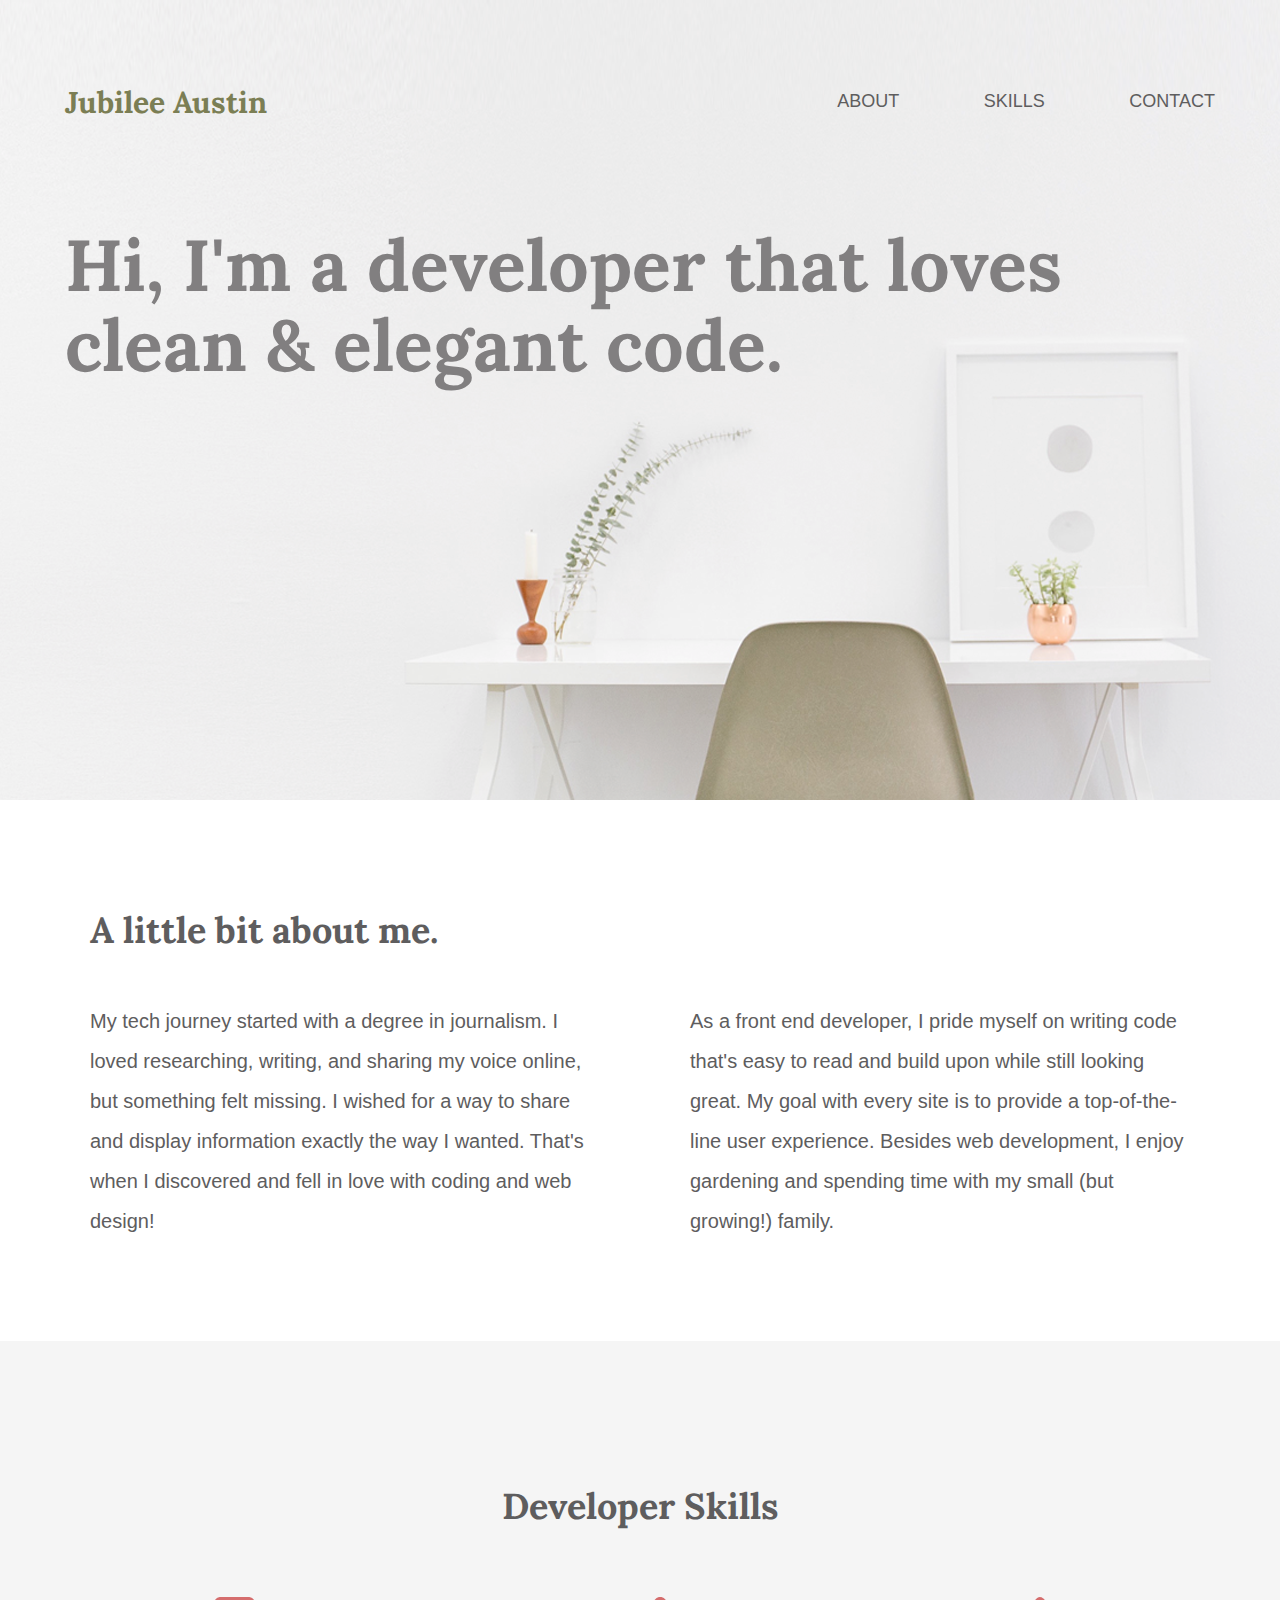
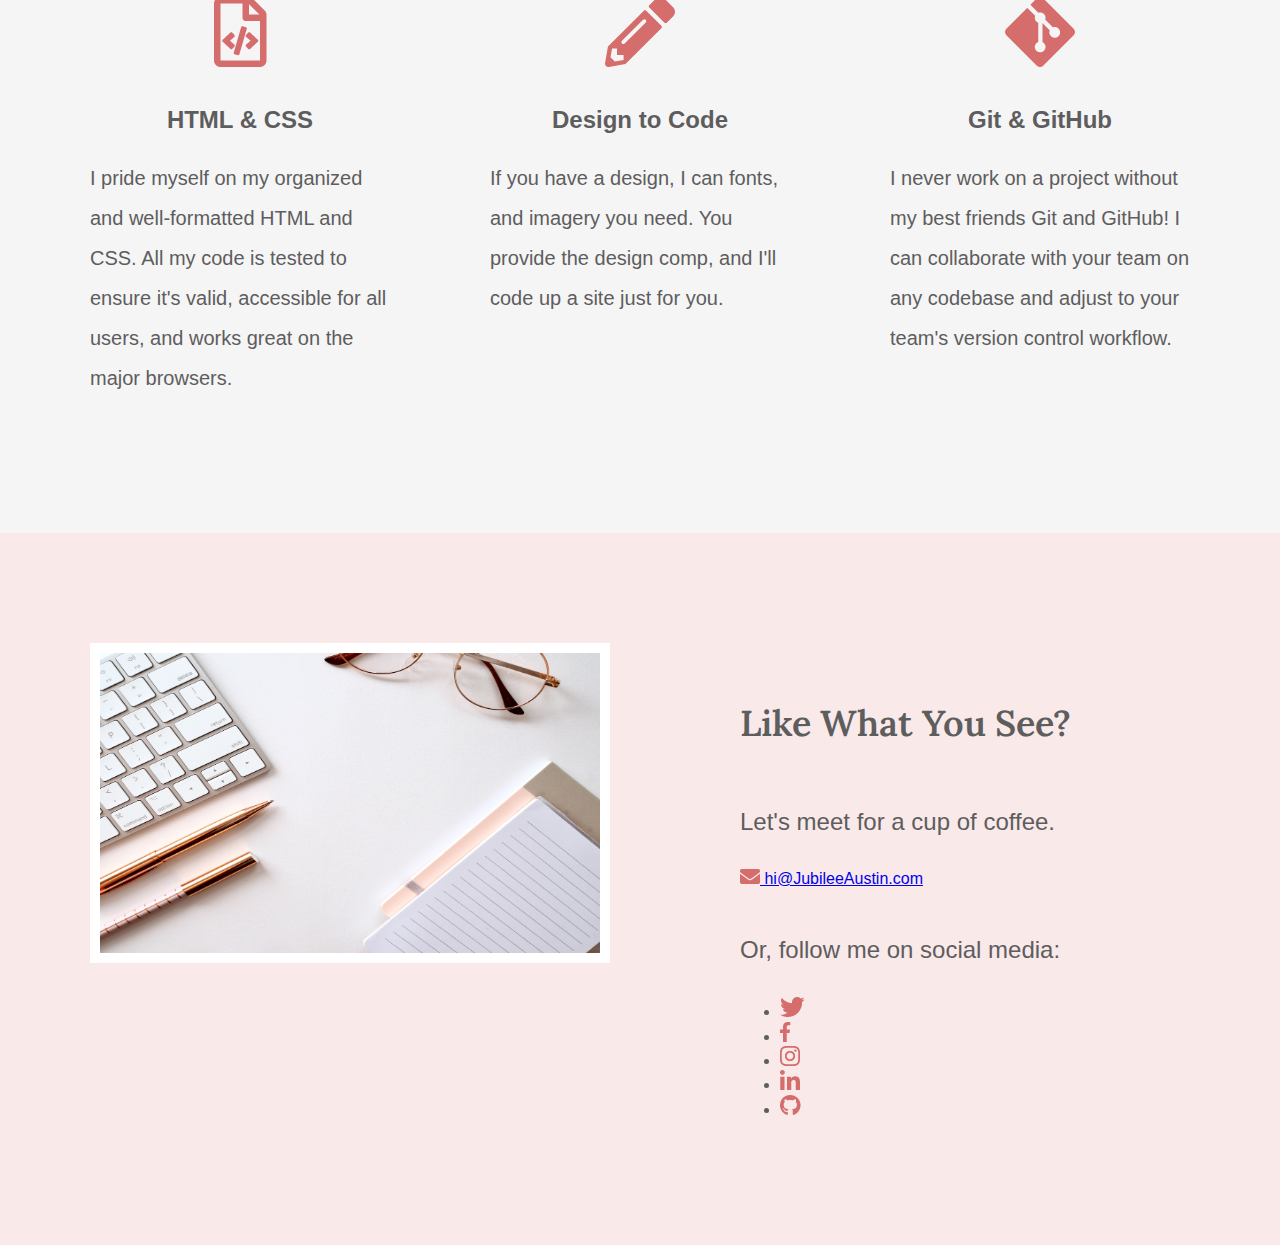
==== index.html @ b301a952 "Commiting untracked files" ====
<!DOCTYPE html>
<html lang="en">

<head>
    <meta charset="UTF-8">
    <title>Jubilee Austen | Portfolio</title>
    <link rel="stylesheet" href="css/main.css">
    <link rel="stylesheet" href="css/normalize.css">

    <!----------Google Fonts ----------->
    <link rel="preconnect" href="https://fonts.googleapis.com">
    <link rel="preconnect" href="https://fonts.gstatic.com" crossorigin>
    <link href="https://fonts.googleapis.com/css2?family=Lora:wght@400;600;700&family=Source+Sans+3:wght@400;600&display=swap" rel="stylesheet">

</head>

<body>

<!----------- This is the header ----------->
<header class="homepage-hero">
    <div class="content-wrapper">
        <h1>Jubilee Austin</h1>
        <nav>
            <ul>
               <li><a href="">About</a></li> 
               <li><a href="">Skills</a></li> 
               <li><a href="">Contact</a></li> 
            </ul>
        </nav>
        <h2>Hi, I'm a developer that loves clean & elegant code.</h2>
    </div>
</header>

<!------------ Main Section -------------->
<main>
<!----------- About me section ----------->
    <section id="about">
        <div class="content-wrapper">
            <h2>A little bit about me.</h2>
            <p>
                My tech journey started with a degree in journalism. I loved researching,
                writing, and sharing my voice online, but something felt missing. I wished
                for a way to share and display information exactly the way I wanted. That's
                when I discovered and fell in love with coding and web design!
            </p>
            <p>
                As a front end developer, I pride myself on writing code that's easy to read
                and build upon while still looking great. My goal with every site is to provide
                a top-of-the-line user experience. Besides web development, I enjoy
                gardening and spending time with my small (but growing!) family.
            </p>
        </div>
    </section>

<!----------- Skills Section ------------>
    <section id="skills">
        <div class="content-wrapper">
            <h2>Developer Skills</h2>
            <div class="skill-list">
                <img src="img/html-icon.png" alt="html icon">
                <h3>HTML & CSS</h3>
                <p>
                    I pride myself on my organized and well-formatted HTML and CSS. All my
                    code is tested to ensure it's valid, accessible for all users, and works great
                    on the major browsers.
                </p>
            </div>
            <div class="skill-list">
                <img src="img/pencil-icon.png" alt="pencil icon">
                <h3>Design to Code</h3>
                <p>
                    If you have a design, I can  
                    fonts, and imagery you need. You provide the design comp, and I'll code up
                    a site just for you.
                </p>
            </div>
            <div class="skill-list">
                <img src="img/git-icon.png" alt="GitHub icon">
                <h3>Git & GitHub</h3>
                <p>
                    I never work on a project without my best friends Git and GitHub! I can
                    collaborate with your team on any codebase and adjust to your team's
                    version control workflow.
                </p>
            </div>
        </div>
    </section>

</main>

<!------------ Footer ------------>
<footer id="contact">
    <div class="content-wrapper">
        <div class="contact-image-container">  
            <img id="contact-img" src="img/jess-bailey-q10VITrVYUM-unsplash.jpg" alt="desk top with keyboard and notebooks">
        </div>
        <div class="content-info">
            <h2>Like What You See?</h2>
            <h3 id="email-header">
                Let's meet for a cup of coffee.
            </h3>
            <a href="mailto:hi@jubileeaustin.com"> <img src="img/envelope.png" alt="envelope icon"> hi@JubileeAustin.com</a>
            <h3 id="social-media-header">
                Or, follow me on social media: 
            </h3>
            <nav>
                <ul>
                    <li><a href="https://twitter.com/i/flow/login" target="_blank"><img src="img/twitter.png" alt="twitter icon"></a></li>
                    <li><a href="https://www.facebook.com/" target="_blank"><img src="img/facebook.png" alt="facebook icon"></a></li>
                    <li><a href="https://www.instagram.com/" target="_blank"><img src="img/instagram.png" alt="instagram icon"></a></li>
                    <li><a href="https://www.linkedin.com/" target="_blank"><img src="img/linkedin.png" alt="linkedin icon"></a></li>
                    <li><a href="https://github.com/" target="_blank"><img src="img/github.png" alt="github icon"></a></li>
                </ul>
            </nav>
        </div>
    </div>
</footer>




</body>

</html>
---- css/main.css ----
/****** Global Styles ******/
body {
    font-family: 'Source Sans3', sans-serif;
    color: #5E5D5E;
}

.content-wrapper {
    width: 1200px;
    margin: 0 auto;
    overflow: auto;
}


/****** Header Styles ******/

.homepage-hero {
    background: url('../img/full-background.png'), #F9EFEF;
    background-size: cover;
    background-position: center;
    height: 800px;
}

header h1 {
    float: left;
    width: 300px;
    font-family: 'Lora', serif ;
    font-size: 30px;
    color: #7B7E54;
    padding: 65px 0px 65px 25px;
}

header nav {
    width: 800px;
    float: right;
    text-align: right;
    padding: 75px 25px 75px 0;

}

header nav ul li {
    display: inline-block;
}

header nav ul li a {
    color: #5E5D5E;
    text-decoration: none;
    text-transform: uppercase;
    font-size: 18px;
    padding-left: 80px;
}

header h2 {
    width: 1100px;
    clear: both;
    font-family: 'Lora', serif;
    font-size: 72px;
    line-height: 80px;
    color: #817F80;
    padding: 20px 0 20px 25px;
}



/****** About Styles ******/

#about .content-wrapper {
    padding: 80px 0;
}

#about h2 {
    font-family: 'Lora', sans-serif;
    font-size: 36px;
    padding-left: 50px;
}

#about p {
    float: left;
    width: 500px;
    padding: 0 50px;
    font-size: 20px;
    line-height:40px;
}


/****** Skill Styles ******/

#skills {
    background: #F5F5F5;
    text-align: center;
}

#skills .content-wrapper {
    padding: 115px 0;
}

.skill-list {
    float: left;
    width: 300px;
    padding: 0 50px;
}

#skills h2 {
    font-family: 'Lora', sans-serif;
    font-size: 36px;
    padding-bottom: 40px;
}

#skills h3 {
    font-size: 24px;
    line-height: 36px;
    margin: 30px 0 20px 0;
}

#skills p {
    font-size: 20px;
    line-height: 40px;
    text-align: left;
}


/****** Contact Styles ******/

#contact {
    background: #F9E9E9;
}


#contact .content-wrapper {
    padding: 110px 0;
}

.contact-image-container {
    float: left;
    width: 600px;
}

#contact #contact-img {
    width: 500px;
    height: 300px;
    margin: 0 50px;
    border: 10px solid white;
}


.content-info {
    float: left;
    width: 600px;
    padding-left: 100px;
    box-sizing: border-box;
}

#contact h2 {
    font-family: 'Lora', serif;
    font-size: 36px;
    font-weight: 600;
    padding: 30px 0;
}

#contact h3 {
    font-size: 24px;
    font-weight: 400;
    line-height: 36px;
}

#email-header {
    padding-bottom: 5px;
}


#social-media-header {
    padding: 20px 0 5px 0;
}
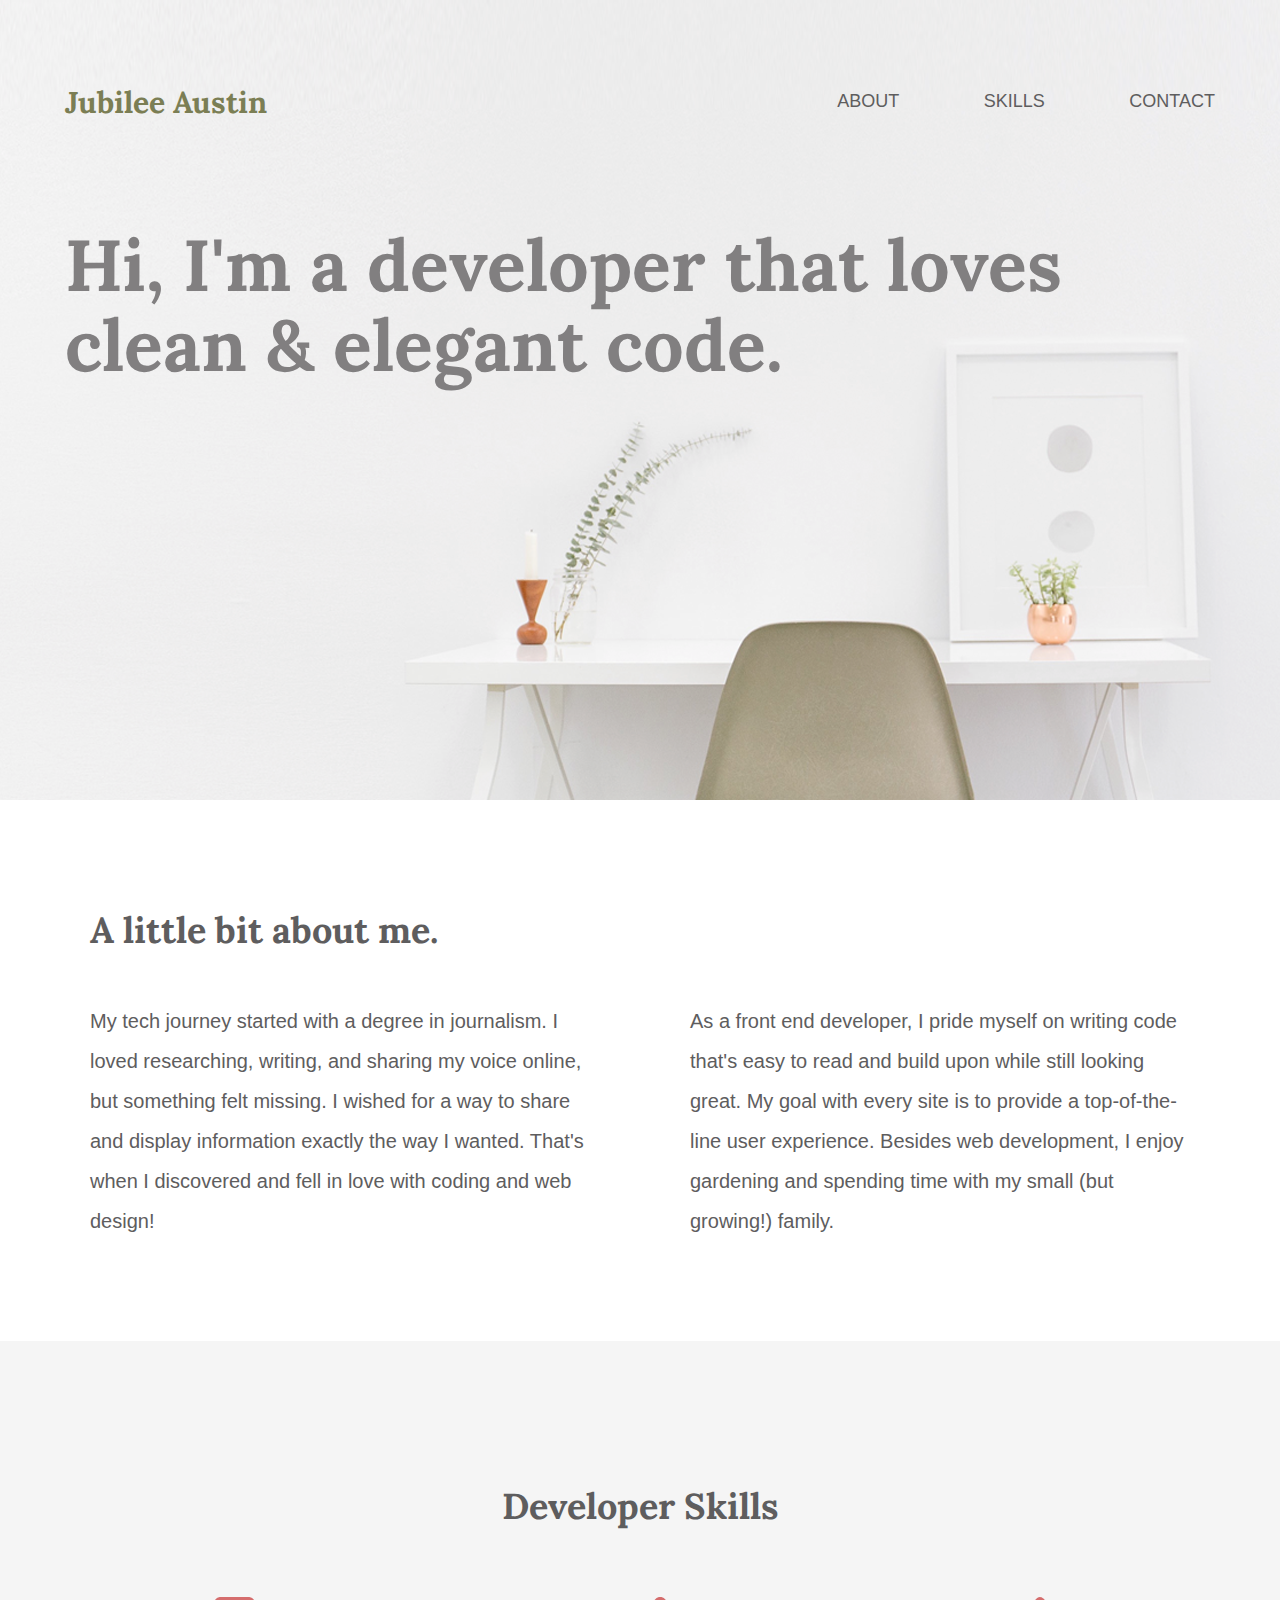
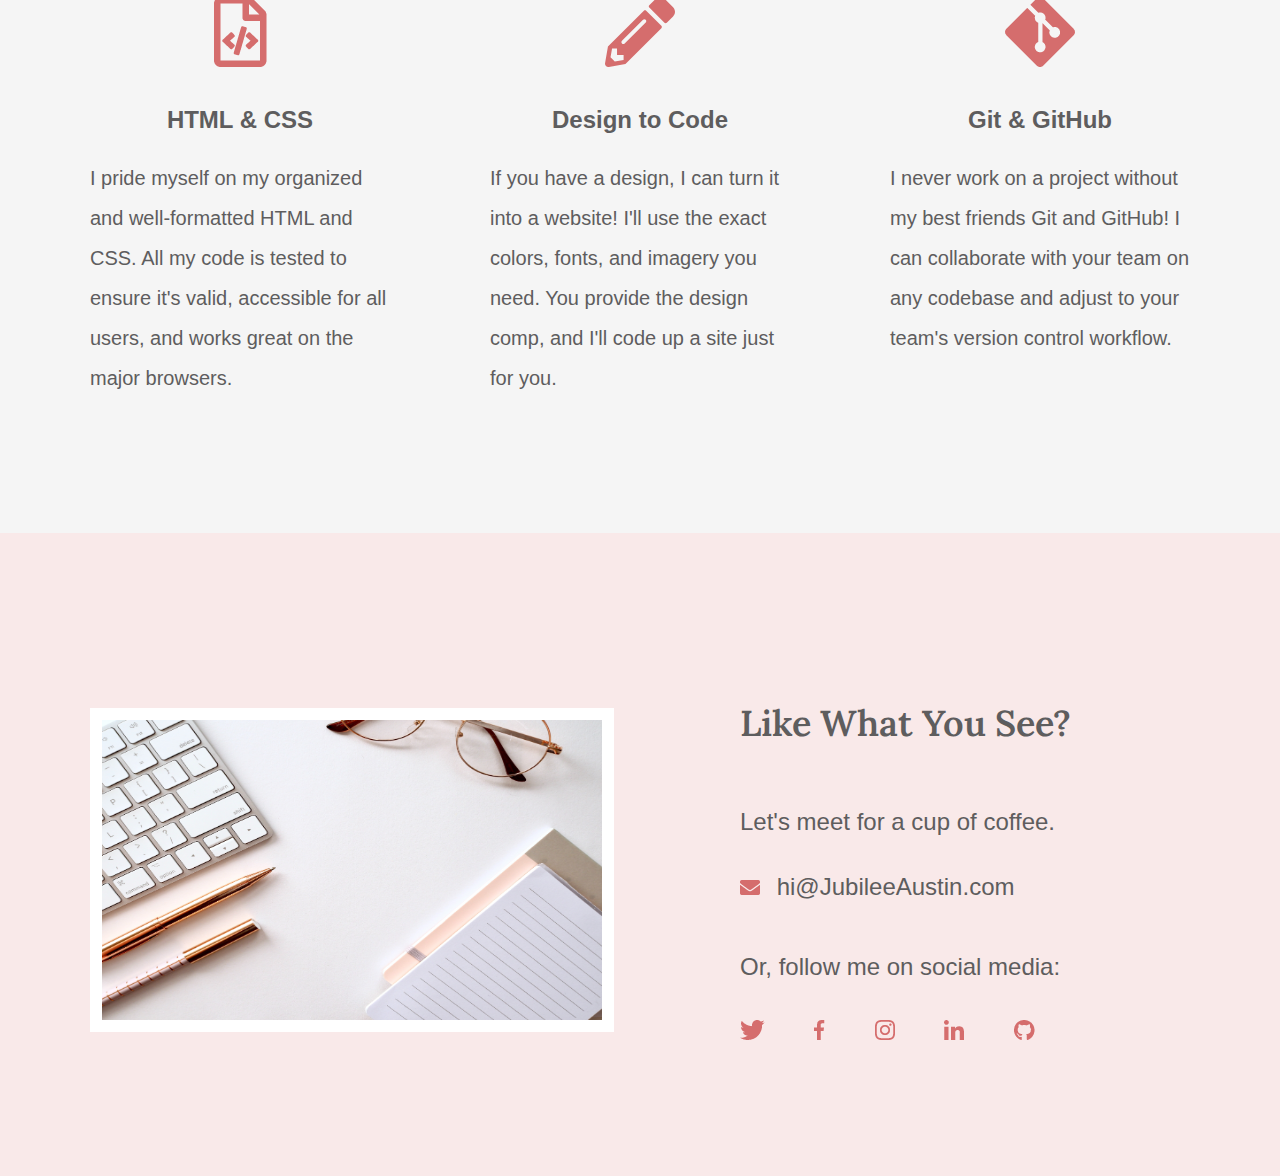
==== commit f525c5b6: "Styling of footer nav and icons" ====
--- a/index.html
+++ b/index.html
@@ -69,7 +69,7 @@
                 <img src="img/pencil-icon.png" alt="pencil icon">
                 <h3>Design to Code</h3>
                 <p>
-                    If you have a design, I can  
+                    If you have a design, I can turn it into a website! I'll use the exact colors,  
                     fonts, and imagery you need. You provide the design comp, and I'll code up
                     a site just for you.
                 </p>
@@ -99,7 +99,7 @@
             <h3 id="email-header">
                 Let's meet for a cup of coffee.
             </h3>
-            <a href="mailto:hi@jubileeaustin.com"> <img src="img/envelope.png" alt="envelope icon"> hi@JubileeAustin.com</a>
+            <a href="mailto:hi@jubileeaustin.com"> <img id="envelope-icon" src="img/envelope.png" alt="envelope icon"> hi@JubileeAustin.com</a>
             <h3 id="social-media-header">
                 Or, follow me on social media: 
             </h3>
--- a/css/main.css
+++ b/css/main.css
@@ -132,13 +132,14 @@
 .contact-image-container {
     float: left;
     width: 600px;
+    height: 400px;
 }
 
 #contact #contact-img {
     width: 500px;
     height: 300px;
-    margin: 0 50px;
-    border: 10px solid white;
+    margin: 65px 50px;
+    border: 12px solid white;
 }
 
 
@@ -171,3 +172,22 @@
     padding: 20px 0 5px 0;
 }
 
+#envelope-icon {
+    padding-right: 10px;
+}
+
+footer a {
+    text-decoration: none;
+    color: #5E5D5E;
+    font-size: 24px;
+    line-height: 36px;
+}
+
+footer nav ul {
+    padding: 0;
+    padding-left: 0;
+}
+
+footer nav ul li {
+    display: inline-block;
+    padding-right: 45px;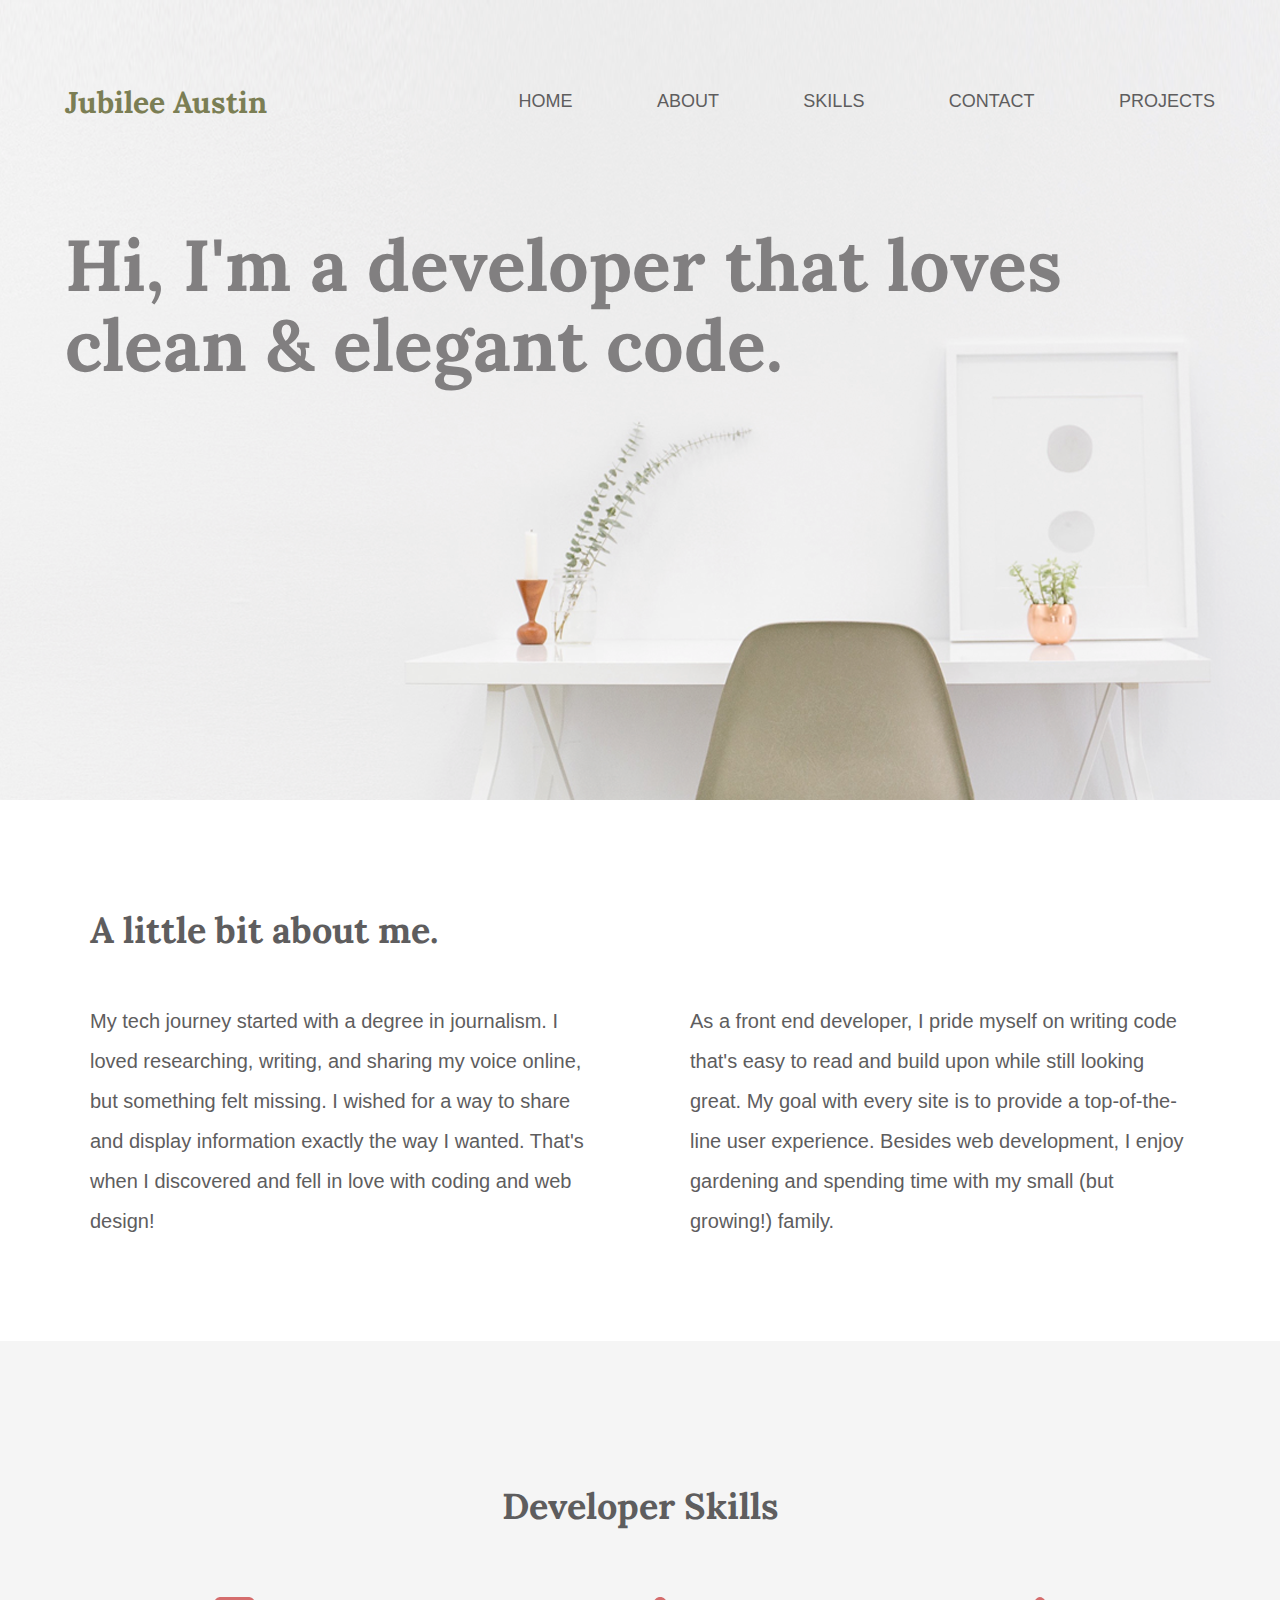
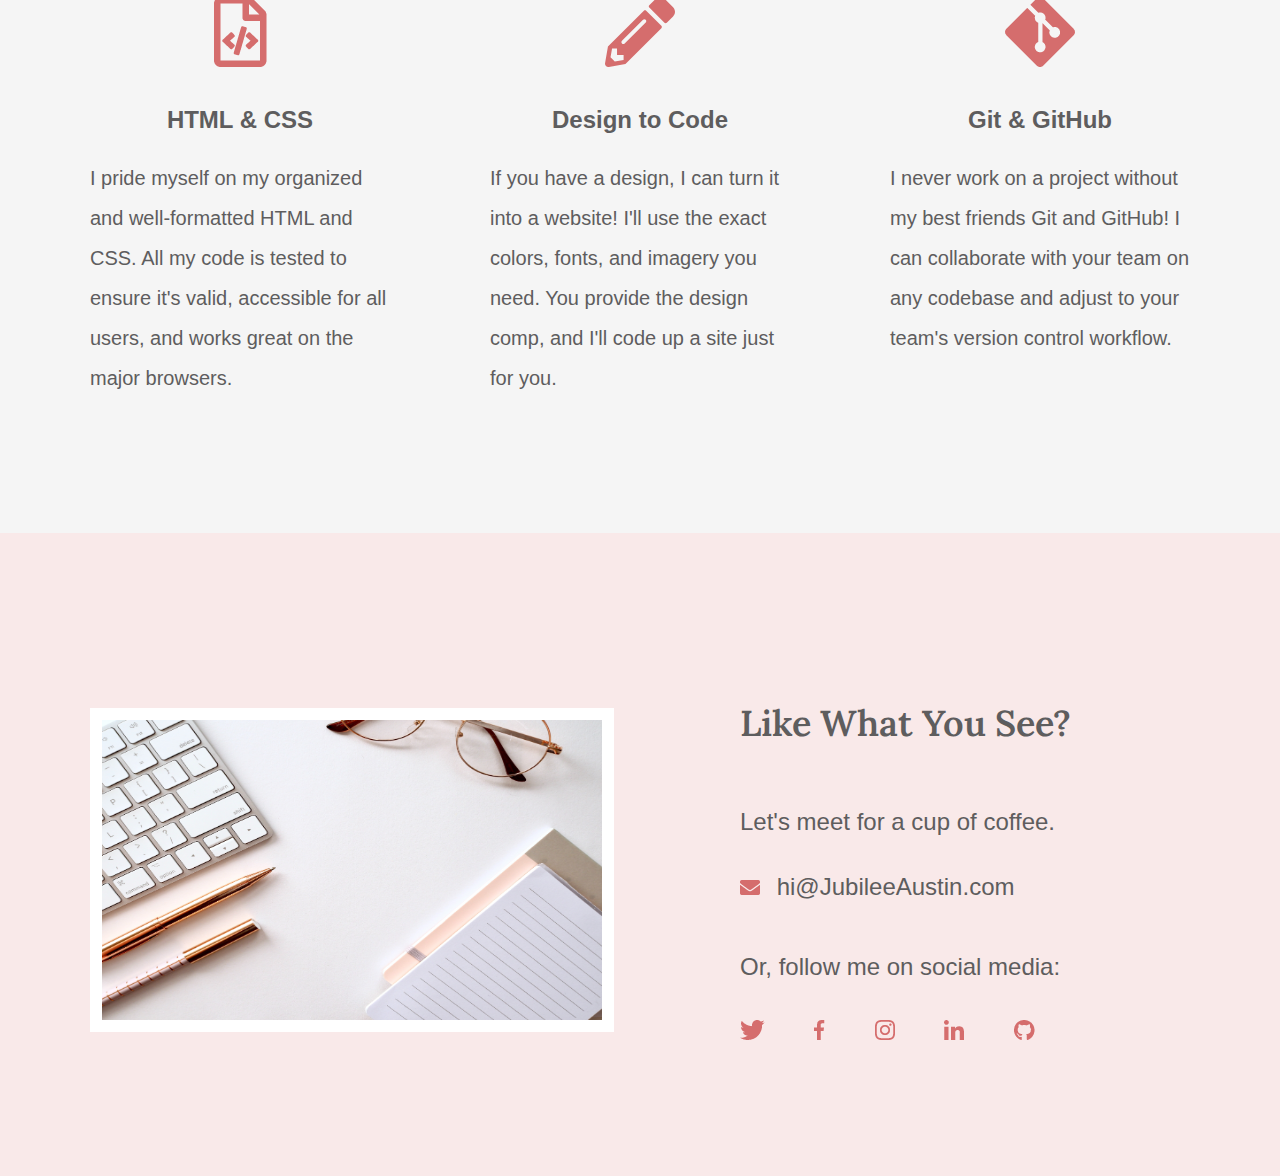
==== commit 7c8810a8: "Creation of Projects page" ====
--- a/index.html
+++ b/index.html
@@ -22,9 +22,11 @@
         <h1>Jubilee Austin</h1>
         <nav>
             <ul>
+                <li><a href="#">Home</a></li> 
                <li><a href="">About</a></li> 
                <li><a href="">Skills</a></li> 
                <li><a href="">Contact</a></li> 
+               <li><a href="projects/index.html">Projects</a></li> 
             </ul>
         </nav>
         <h2>Hi, I'm a developer that loves clean & elegant code.</h2>
--- a/css/main.css
+++ b/css/main.css
@@ -22,7 +22,7 @@
 
 header h1 {
     float: left;
-    width: 300px;
+    width: 250px;
     font-family: 'Lora', serif ;
     font-size: 30px;
     color: #7B7E54;
@@ -30,7 +30,7 @@
 }
 
 header nav {
-    width: 800px;
+    width: 850px;
     float: right;
     text-align: right;
     padding: 75px 25px 75px 0;
